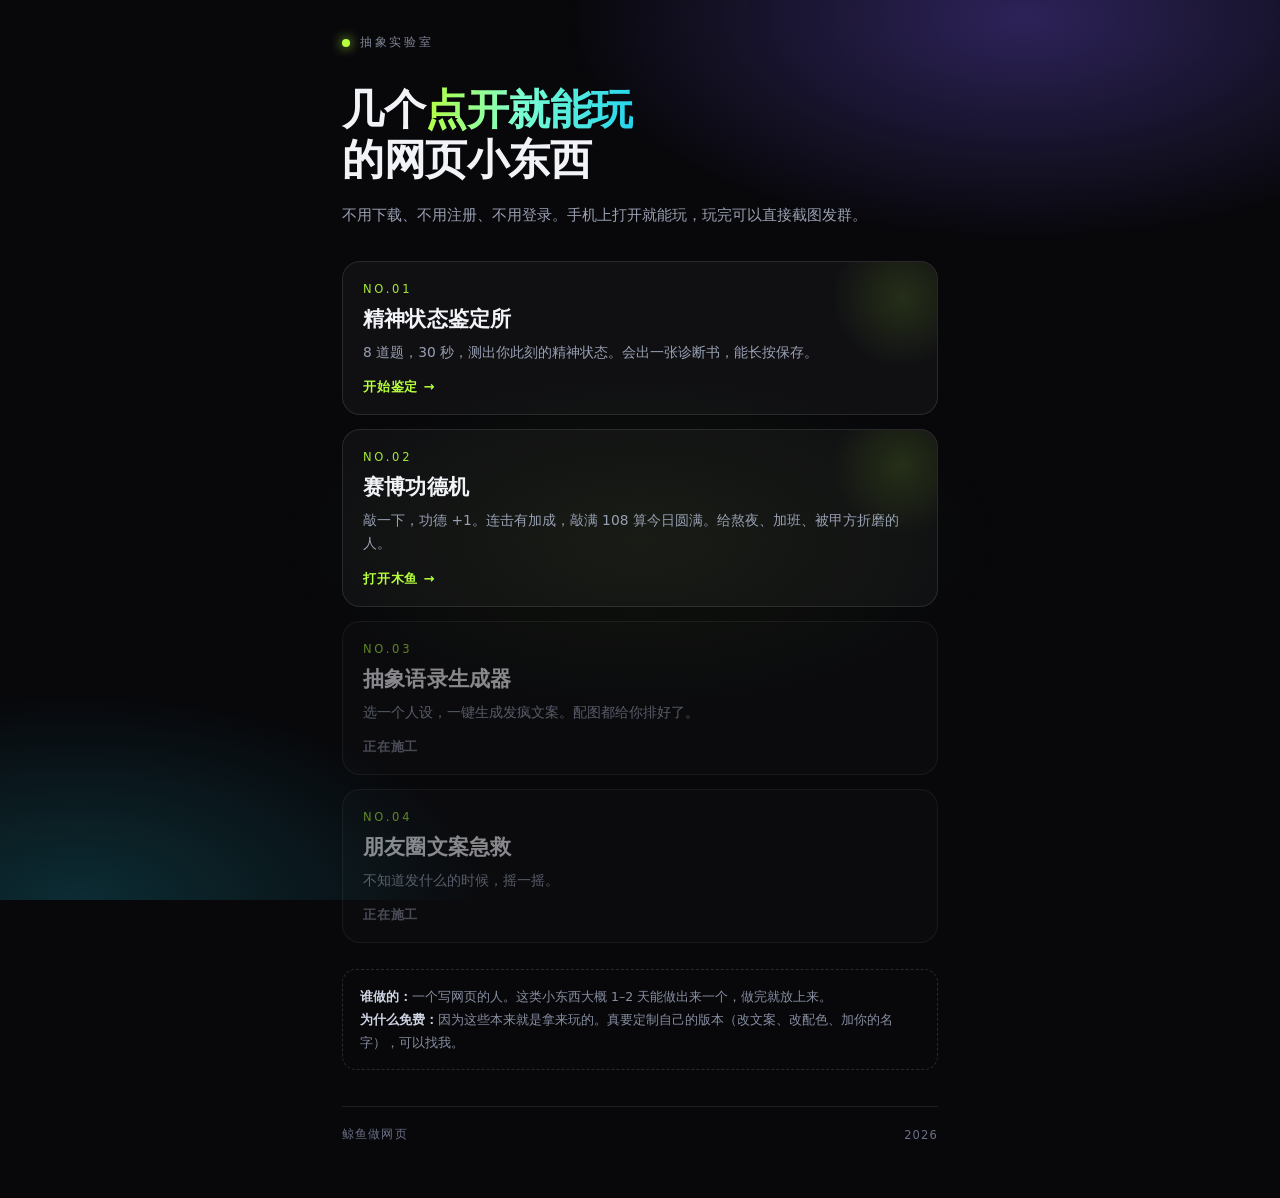
==== abstract/index.html @ ec5e346e "feat(abstract): add 抽象实验室 - 精神状态鉴定所 + 赛博功德机" ====
<!DOCTYPE html>
<html lang="zh-CN">
<head>
<meta charset="utf-8">
<meta name="viewport" content="width=device-width,initial-scale=1,viewport-fit=cover">
<title>抽象实验室 · 点开就能玩的破站</title>
<meta name="description" content="几个不用下载、点开就玩的网页小东西。功德机、精神状态鉴定、抽象生成器。">
<meta property="og:title" content="抽象实验室">
<meta property="og:description" content="不用下载，点开就能玩。">
<style>
  *{margin:0;padding:0;box-sizing:border-box;-webkit-tap-highlight-color:transparent}
  body{
    background:#08080b;color:#f2f3f7;min-height:100vh;
    font-family:"PingFang SC","Microsoft YaHei","Noto Sans SC",system-ui,sans-serif;
    overflow-x:hidden;
  }
  body::before{
    content:"";position:fixed;inset:0;pointer-events:none;
    background:radial-gradient(58% 40% at 80% 2%,rgba(124,92,255,.32),transparent 62%),
               radial-gradient(50% 36% at 6% 100%,rgba(34,211,238,.18),transparent 64%),
               radial-gradient(40% 28% at 50% 60%,rgba(182,255,60,.05),transparent 72%);
  }
  .wrap{position:relative;max-width:640px;margin:0 auto;padding:34px 22px 56px}
  .brand{display:flex;align-items:center;gap:10px;font-size:12px;letter-spacing:.22em;color:#7f8496}
  .brand i{width:8px;height:8px;border-radius:50%;background:#b6ff3c;box-shadow:0 0 12px #b6ff3c;display:block}

  h1{margin-top:34px;font-size:clamp(30px,8.4vw,42px);font-weight:800;line-height:1.18;letter-spacing:-.01em}
  h1 em{
    font-style:normal;
    background:linear-gradient(96deg,#b6ff3c,#7dffd0 45%,#22d3ee);
    -webkit-background-clip:text;background-clip:text;color:transparent;
  }
  .lede{margin-top:18px;font-size:15px;line-height:1.8;color:#9aa0b2;max-width:96%}

  .list{margin-top:32px;display:flex;flex-direction:column;gap:14px}
  .item{
    display:block;text-decoration:none;color:inherit;
    border:1px solid rgba(255,255,255,.10);border-radius:18px;padding:20px 20px 18px;
    background:rgba(255,255,255,.035);position:relative;overflow:hidden;
    transition:transform .14s,border-color .18s,background .18s;
  }
  .item::after{
    content:"";position:absolute;right:-40px;top:-40px;width:150px;height:150px;border-radius:50%;
    background:radial-gradient(circle,rgba(182,255,60,.16),transparent 66%);
    opacity:.8;transition:.2s;
  }
  .item:active{transform:scale(.988);background:rgba(182,255,60,.06);border-color:rgba(182,255,60,.42)}
  .item .no{font-size:11.5px;letter-spacing:.24em;color:#b6ff3c;opacity:.9}
  .item h2{margin-top:9px;font-size:21px;font-weight:750;letter-spacing:.01em}
  .item p{margin-top:8px;font-size:13.8px;line-height:1.68;color:#98a0b3}
  .item .go{
    margin-top:14px;display:inline-flex;align-items:center;gap:7px;
    font-size:13px;font-weight:650;color:#b6ff3c;letter-spacing:.06em;
  }
  .item.soon{opacity:.55}
  .item.soon::after{display:none}
  .item.soon .go{color:#7f8496}

  .hint{
    margin-top:26px;border:1px dashed rgba(255,255,255,.14);border-radius:14px;
    padding:15px 17px;font-size:12.5px;line-height:1.85;color:#868da0;
  }
  .hint b{color:#cfd5e4;font-weight:600}
  .foot{
    margin-top:36px;padding-top:20px;border-top:1px solid rgba(255,255,255,.09);
    display:flex;justify-content:space-between;align-items:center;
    font-size:11.5px;color:#6a7086;letter-spacing:.1em;
  }
  .foot a{color:#868da0;text-decoration:none}
</style>
</head>
<body>
<div class="wrap">
  <div class="brand"><i></i><span>抽象实验室</span></div>

  <h1>几个<em>点开就能玩</em><br>的网页小东西</h1>
  <p class="lede">不用下载、不用注册、不用登录。手机上打开就能玩，玩完可以直接截图发群。</p>

  <div class="list">
    <a class="item" href="jingshen/">
      <div class="no">NO.01</div>
      <h2>精神状态鉴定所</h2>
      <p>8 道题，30 秒，测出你此刻的精神状态。会出一张诊断书，能长按保存。</p>
      <span class="go">开始鉴定 →</span>
    </a>

    <a class="item" href="gongde/">
      <div class="no">NO.02</div>
      <h2>赛博功德机</h2>
      <p>敲一下，功德 +1。连击有加成，敲满 108 算今日圆满。给熬夜、加班、被甲方折磨的人。</p>
      <span class="go">打开木鱼 →</span>
    </a>

    <a class="item soon" href="#">
      <div class="no">NO.03</div>
      <h2>抽象语录生成器</h2>
      <p>选一个人设，一键生成发疯文案。配图都给你排好了。</p>
      <span class="go">正在施工</span>
    </a>

    <a class="item soon" href="#">
      <div class="no">NO.04</div>
      <h2>朋友圈文案急救</h2>
      <p>不知道发什么的时候，摇一摇。</p>
      <span class="go">正在施工</span>
    </a>
  </div>

  <div class="hint">
    <b>谁做的：</b>一个写网页的人。这类小东西大概 1–2 天能做出来一个，做完就放上来。<br>
    <b>为什么免费：</b>因为这些本来就是拿来玩的。真要定制自己的版本（改文案、改配色、加你的名字），可以找我。
  </div>

  <div class="foot">
    <span>鲸鱼做网页</span>
    <span>2026</span>
  </div>
</div>
</body>
</html>
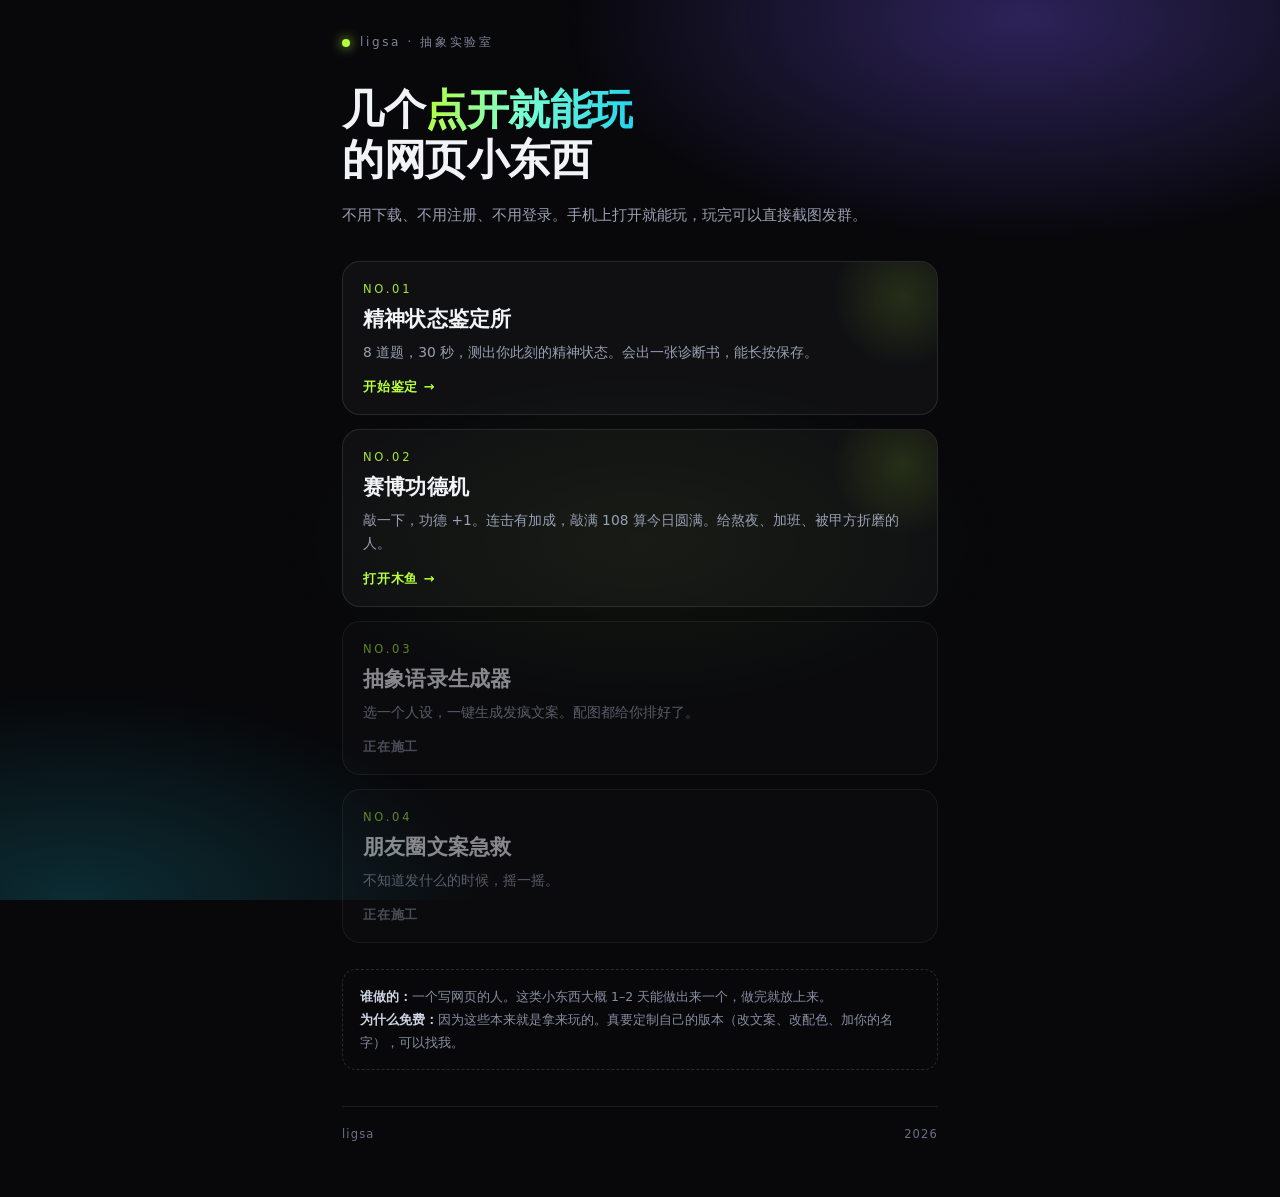
==== commit ef6dbee3: "chore(brand): rename to ligsa across abstract lab, kit and covers" ====
--- a/abstract/index.html
+++ b/abstract/index.html
@@ -71,7 +71,7 @@
 </head>
 <body>
 <div class="wrap">
-  <div class="brand"><i></i><span>抽象实验室</span></div>
+  <div class="brand"><i></i><span>ligsa · 抽象实验室</span></div>
 
   <h1>几个<em>点开就能玩</em><br>的网页小东西</h1>
   <p class="lede">不用下载、不用注册、不用登录。手机上打开就能玩，玩完可以直接截图发群。</p>
@@ -112,7 +112,7 @@
   </div>
 
   <div class="foot">
-    <span>鲸鱼做网页</span>
+    <span>ligsa</span>
     <span>2026</span>
   </div>
 </div>
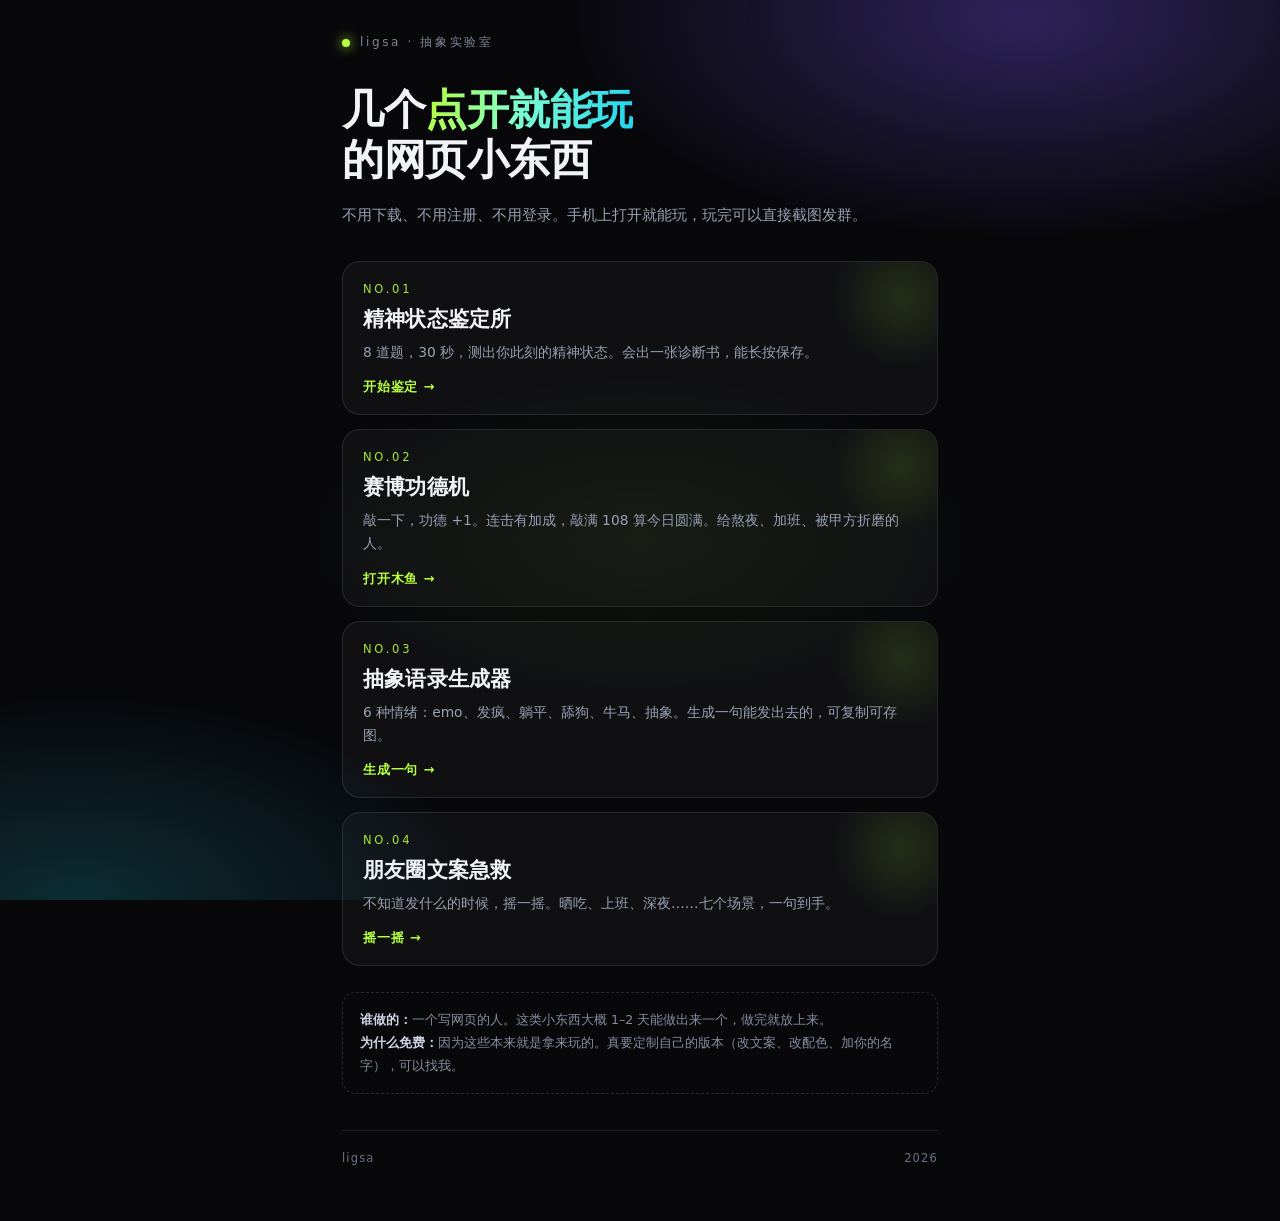
==== commit d51b02dc: "feat(abstract): add yulu generator (6 moods) and pyq copy rescue (7 scenes), wire NO.03/NO.04 cards" ====
--- a/abstract/index.html
+++ b/abstract/index.html
@@ -91,18 +91,18 @@
       <span class="go">打开木鱼 →</span>
     </a>
 
-    <a class="item soon" href="#">
+    <a class="item" href="yulu/">
       <div class="no">NO.03</div>
       <h2>抽象语录生成器</h2>
-      <p>选一个人设，一键生成发疯文案。配图都给你排好了。</p>
-      <span class="go">正在施工</span>
+      <p>6 种情绪：emo、发疯、躺平、舔狗、牛马、抽象。生成一句能发出去的，可复制可存图。</p>
+      <span class="go">生成一句 →</span>
     </a>
 
-    <a class="item soon" href="#">
+    <a class="item" href="pyq/">
       <div class="no">NO.04</div>
       <h2>朋友圈文案急救</h2>
-      <p>不知道发什么的时候，摇一摇。</p>
-      <span class="go">正在施工</span>
+      <p>不知道发什么的时候，摇一摇。晒吃、上班、深夜……七个场景，一句到手。</p>
+      <span class="go">摇一摇 →</span>
     </a>
   </div>
 
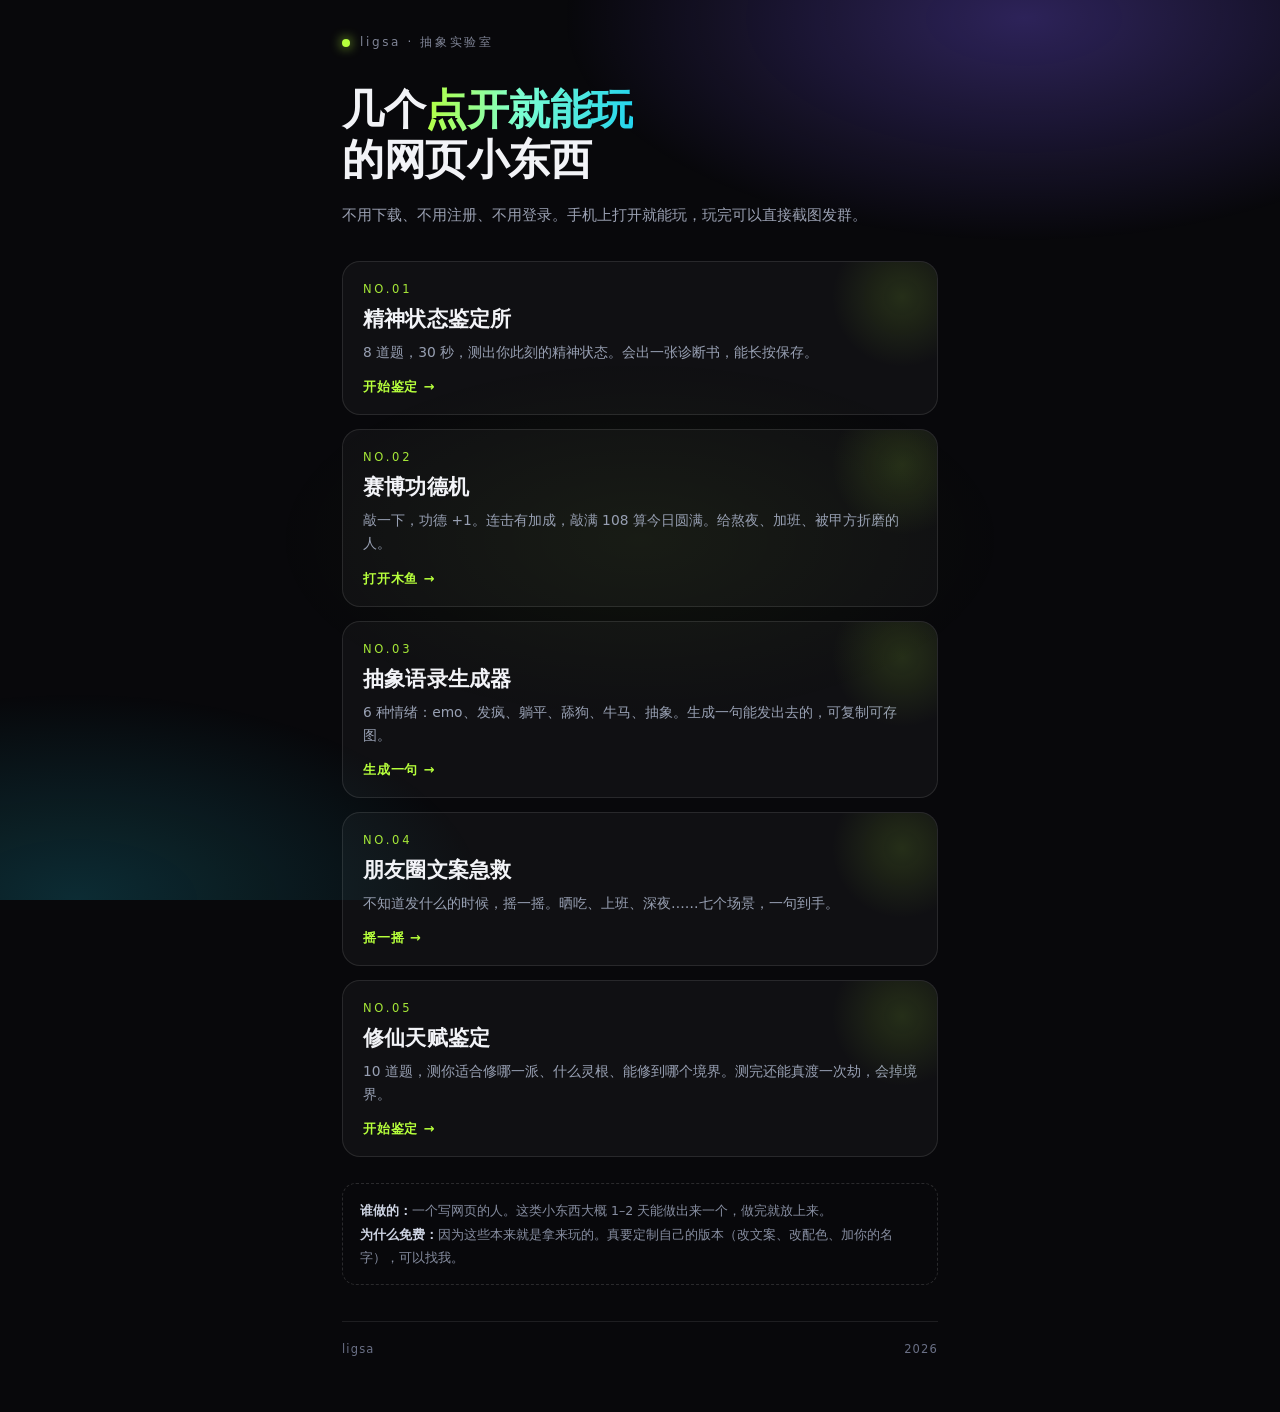
==== commit 1980c717: "feat(abstract): add NO.05 xiuxian talent test with tribulation mini-game" ====
--- a/abstract/index.html
+++ b/abstract/index.html
@@ -104,6 +104,13 @@
       <p>不知道发什么的时候，摇一摇。晒吃、上班、深夜……七个场景，一句到手。</p>
       <span class="go">摇一摇 →</span>
     </a>
+
+    <a class="item" href="xiuxian/">
+      <div class="no">NO.05</div>
+      <h2>修仙天赋鉴定</h2>
+      <p>10 道题，测你适合修哪一派、什么灵根、能修到哪个境界。测完还能真渡一次劫，会掉境界。</p>
+      <span class="go">开始鉴定 →</span>
+    </a>
   </div>
 
   <div class="hint">
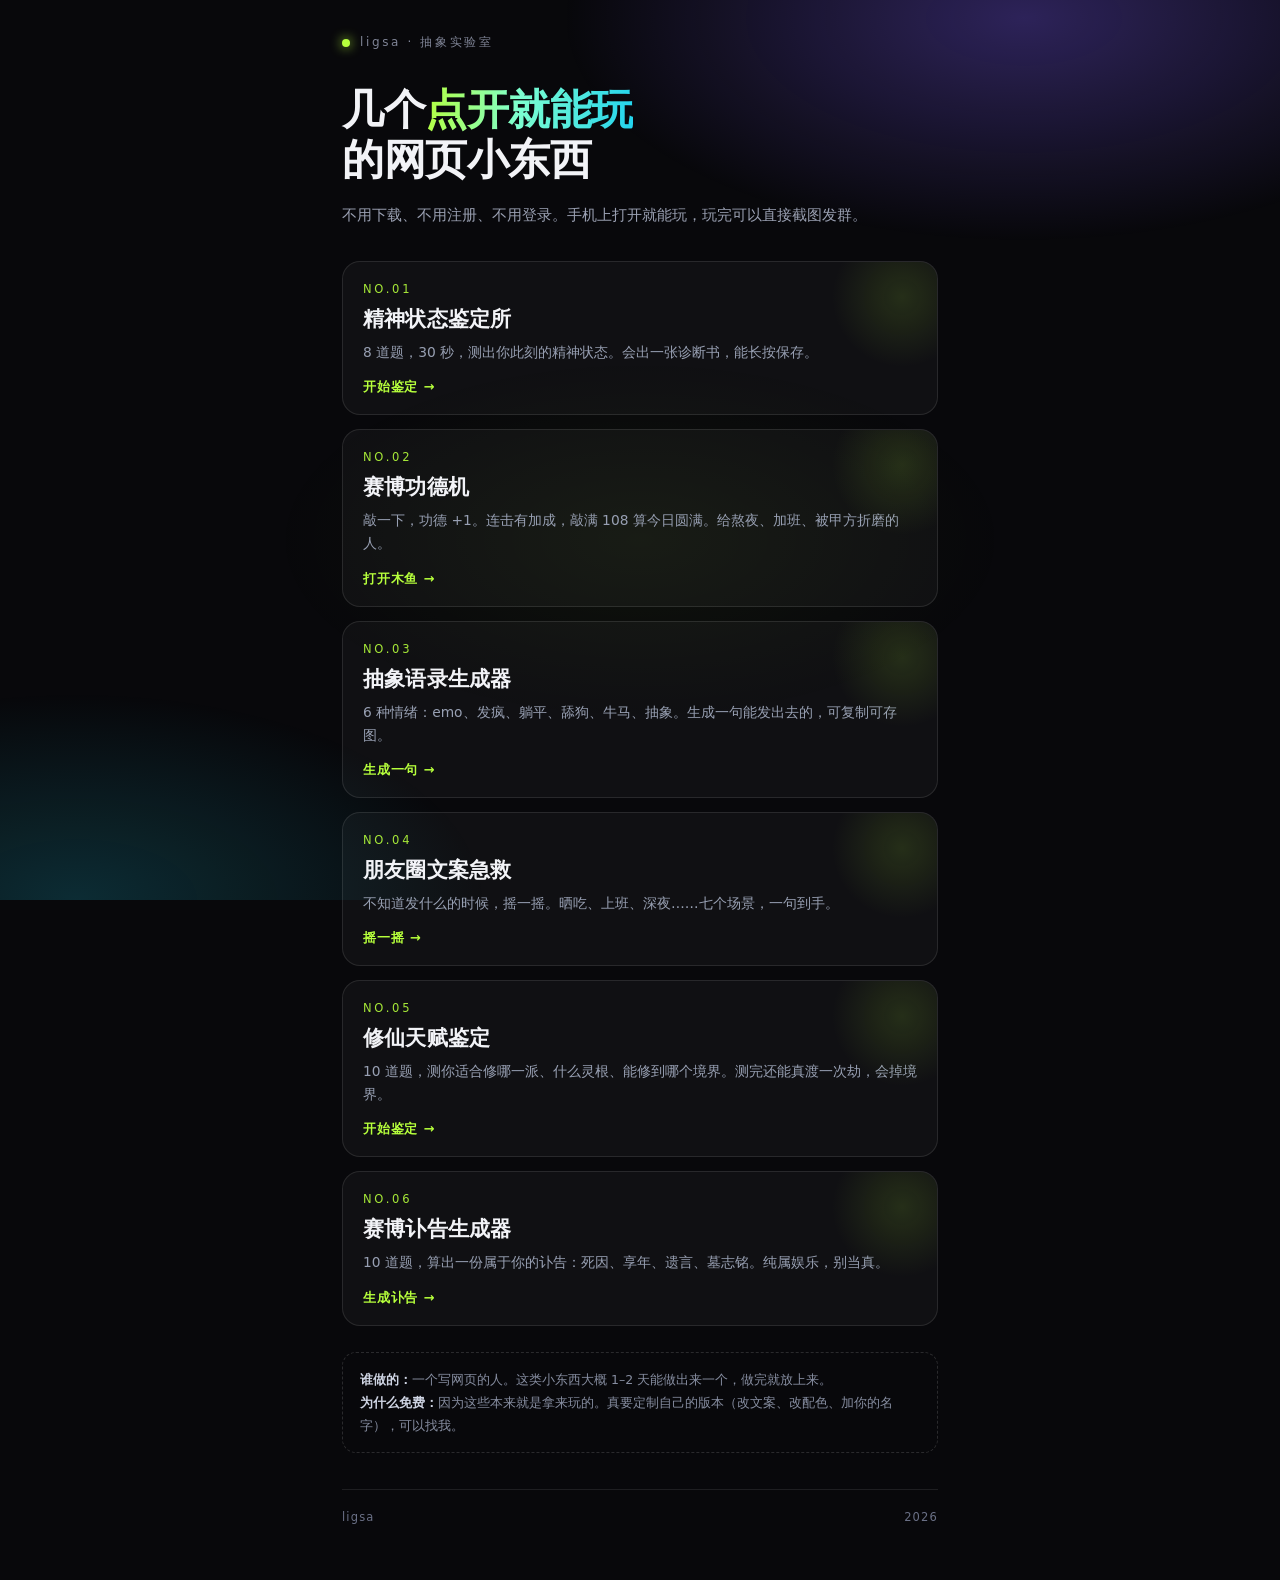
==== commit d1140635: "feat(abstract): add NO.06 cyber obituary generator" ====
--- a/abstract/index.html
+++ b/abstract/index.html
@@ -111,6 +111,13 @@
       <p>10 道题，测你适合修哪一派、什么灵根、能修到哪个境界。测完还能真渡一次劫，会掉境界。</p>
       <span class="go">开始鉴定 →</span>
     </a>
+
+    <a class="item" href="gaobie/">
+      <div class="no">NO.06</div>
+      <h2>赛博讣告生成器</h2>
+      <p>10 道题，算出一份属于你的讣告：死因、享年、遗言、墓志铭。纯属娱乐，别当真。</p>
+      <span class="go">生成讣告 →</span>
+    </a>
   </div>
 
   <div class="hint">
